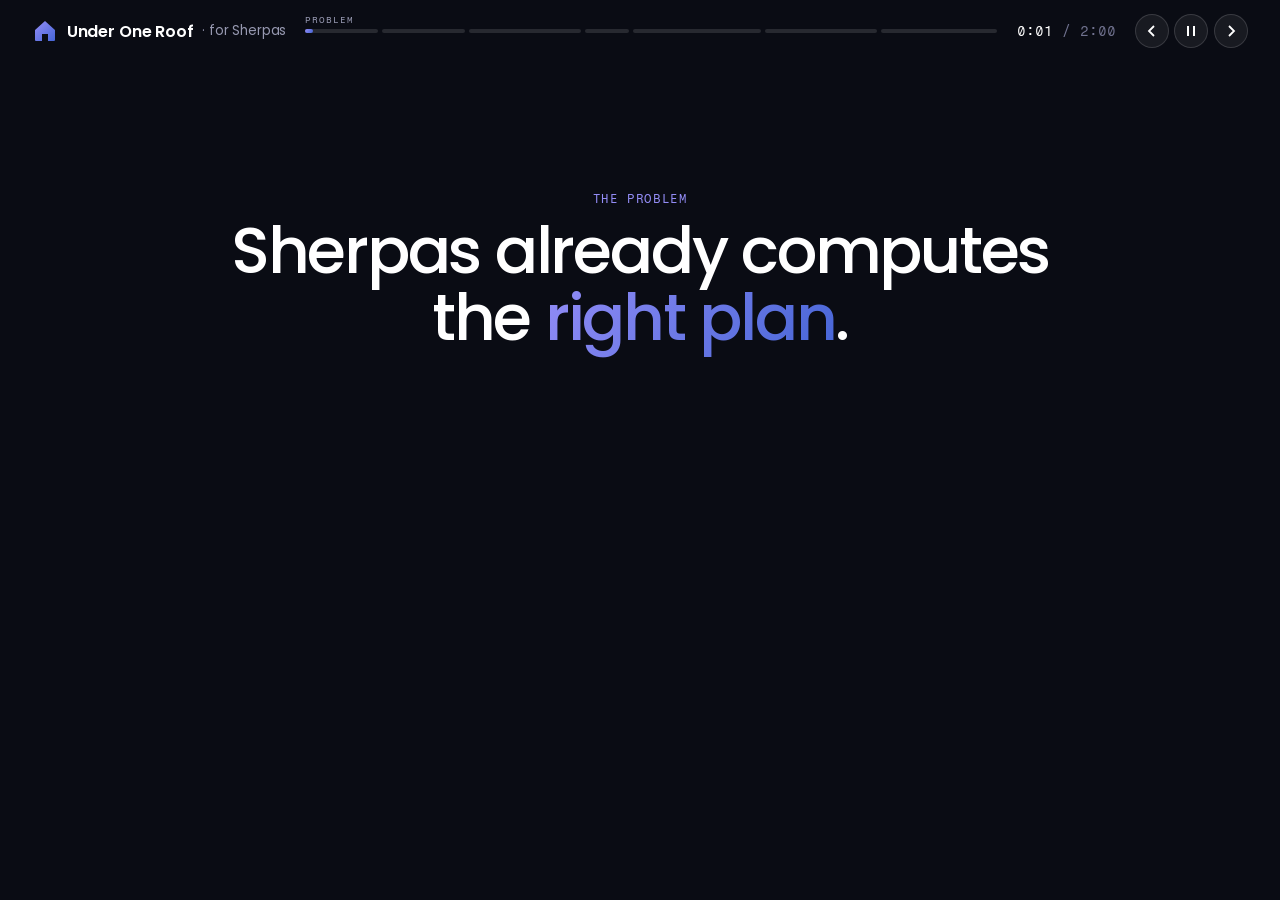
==== pitch/index.html @ ba49d803 "feat(pitch): two-minute pitch page that walks one question end to end Co-Authored-By: Claude Opus 5." ====
<!doctype html>
<html lang="en">
<head>
<meta charset="utf-8">
<meta name="viewport" content="width=device-width, initial-scale=1">
<title>Under One Roof · Pitch</title>
<link rel="preconnect" href="https://fonts.googleapis.com">
<link href="https://fonts.googleapis.com/css2?family=Fragment+Mono&family=Poppins:wght@300;400;500;600&display=swap" rel="stylesheet">
<style>
/* Same palette and type as the product (stage_page.html), taken from sherpaswealth.com. */
:root {
  --ink: #141419; --ink-2: #44445d; --ink-3: #717390; --ink-4: #9799b1;
  --line: #dfe0e8; --line-2: #f0f1f3; --paper: #fcfcfc; --mist: #f6fbff; --white: #fff;
  --night: #0a0c14; --night-2: #10131c; --night-3: #1a1e2b;
  --blue: #4565d6; --blue-2: #6586fc; --blue-3: #afbff8; --violet: #948df7; --violet-2: #774be5; --pink: #df7afe;
  --solid: #4565d6; --cracked: #c9871f; --broken: #d6455d; --repaired: #774be5; --ok: #2fa37a;
  --grad: linear-gradient(127deg, #948df7, #4565d6);
  --sans: "Poppins", system-ui, -apple-system, "Segoe UI", sans-serif;
  --mono: "Fragment Mono", ui-monospace, "SF Mono", Menlo, monospace;
}
* { box-sizing: border-box; }
html, body { height: 100%; }
body { margin: 0; font-family: var(--sans); color: var(--ink); background: var(--paper); overflow: hidden;
  transition: background .8s ease, color .8s ease; -webkit-font-smoothing: antialiased; }
body.dark { background: var(--night); color: #fff; }
button { font: inherit; color: inherit; cursor: pointer; }
.mono { font-family: var(--mono); font-size: .72rem; letter-spacing: .14em; text-transform: uppercase; }
.grad-text { background: var(--grad); -webkit-background-clip: text; background-clip: text; color: transparent; }

/* ---------- top bar ---------- */
.top { position: fixed; inset: 0 0 auto 0; z-index: 20; display: flex; align-items: center; gap: 1.2rem;
  padding: .9rem clamp(1rem, 3vw, 2rem); }
.brand { display: flex; align-items: center; gap: .55rem; font-weight: 600; letter-spacing: -.01em; white-space: nowrap; }
.brand small { font-weight: 400; color: var(--ink-3); }
body.dark .brand small { color: var(--ink-4); }
.segs { flex: 1; display: flex; gap: 4px; min-width: 0; }
.seg { position: relative; height: 22px; flex: var(--w) 1 0; border: 0; background: none; padding: 0; }
.seg::before { content: ""; position: absolute; left: 0; right: 0; top: 9px; height: 4px; border-radius: 4px;
  background: var(--line); transition: background .6s; }
body.dark .seg::before { background: rgba(255,255,255,.12); }
.seg i { position: absolute; left: 0; top: 9px; height: 4px; border-radius: 4px; width: 0; background: var(--grad); }
.seg span { position: absolute; left: 0; top: -6px; font-family: var(--mono); font-size: .58rem; letter-spacing: .1em;
  text-transform: uppercase; color: var(--ink-4); white-space: nowrap; overflow: hidden; max-width: 100%; opacity: 0; transition: opacity .3s; }
.seg:hover span, .seg.on span { opacity: 1; }
.clock { font-family: var(--mono); font-size: .85rem; white-space: nowrap; color: var(--ink-3); min-width: 6.5em; text-align: right; }
.clock b { color: var(--ink); font-weight: 400; }
body.dark .clock b { color: #fff; }
.ctrl { display: flex; gap: .35rem; }
.ctrl button { width: 34px; height: 34px; border-radius: 50%; border: 1px solid var(--line); background: var(--white);
  display: grid; place-items: center; transition: .2s; }
body.dark .ctrl button { background: rgba(255,255,255,.06); border-color: rgba(255,255,255,.14); color: #fff; }
.ctrl button:hover { transform: translateY(-1px); }
.ctrl svg { width: 14px; height: 14px; }

/* ---------- stage ---------- */
.stage { position: absolute; inset: 0; padding: 4.6rem clamp(1rem, 4vw, 3.5rem) 1.5rem; }
.ch { position: absolute; inset: 4.6rem clamp(1rem, 4vw, 3.5rem) 1.5rem; display: none; opacity: 0; }
.ch.on { display: block; animation: chIn .7s cubic-bezier(.2,.7,.2,1) forwards; }
@keyframes chIn { from { opacity: 0; transform: translateY(14px); } to { opacity: 1; transform: none; } }
.split { height: 100%; display: grid; grid-template-columns: minmax(0, 1fr) minmax(0, 420px); gap: clamp(1.5rem, 4vw, 4rem); align-items: center; }
.copy { max-width: 560px; }
.copy .mono { color: var(--violet-2); }
body.dark .copy .mono { color: var(--violet); }
h1, h2 { font-weight: 500; letter-spacing: -.035em; line-height: 1.05; margin: .7rem 0 0; }
h2 { font-size: clamp(2rem, 4.4vw, 3.6rem); }
.lede { font-size: clamp(1rem, 1.5vw, 1.2rem); color: var(--ink-2); font-weight: 300; line-height: 1.6; margin: 1.1rem 0 0; max-width: 34em; }
body.dark .lede { color: #b9bbd0; }
.ticks { list-style: none; padding: 0; margin: 1.6rem 0 0; display: grid; gap: .6rem; }
.ticks li { display: flex; gap: .7rem; align-items: baseline; color: var(--ink-2); font-size: .98rem; opacity: .35; transition: opacity .4s; }
.ticks li.lit { opacity: 1; }
.ticks li b { font-weight: 500; color: var(--ink); }
.ticks li::before { content: ""; flex: none; width: 8px; height: 8px; border-radius: 50%; background: var(--grad); transform: translateY(-1px); }

/* ---------- phone ---------- */
.device { position: relative; height: 100%; display: grid; place-items: center; }
.phone { width: 320px; height: 650px; border-radius: 46px; background: #0d0e14; padding: 11px; position: relative;
  box-shadow: 0 40px 90px rgba(69,101,214,.22), 0 12px 30px rgba(20,20,25,.18); transform-origin: center; flex: none; }
.phone::before { content: ""; position: absolute; top: 20px; left: 50%; width: 92px; height: 26px; margin-left: -46px; border-radius: 20px; background: #0d0e14; z-index: 5; }
.screen { position: relative; height: 100%; border-radius: 36px; overflow: hidden; background: var(--paper); }
.scr { position: absolute; inset: 0; padding: 58px 18px 18px; display: none; flex-direction: column; }
.scr.on { display: flex; animation: chIn .5s ease forwards; }
.cursor { position: absolute; z-index: 9; width: 30px; height: 30px; margin: -15px 0 0 -15px; border-radius: 50%; pointer-events: none;
  background: rgba(119,75,229,.18); border: 2px solid rgba(119,75,229,.65); left: 50%; top: 110%;
  transition: left .7s cubic-bezier(.4,.1,.2,1), top .7s cubic-bezier(.4,.1,.2,1), transform .15s; }
.cursor.tap { transform: scale(.7); background: rgba(119,75,229,.4); }

/* pick screen */
.q { font-size: 1.15rem; font-weight: 500; letter-spacing: -.02em; margin: .4rem 0 .9rem; }
.q-step { color: var(--ink-4); }
.opts { display: grid; gap: .55rem; }
.opt { text-align: left; border: 1px solid var(--line); background: var(--white); border-radius: 18px; padding: .75rem .9rem;
  display: flex; align-items: center; gap: .75rem; transition: border-color .25s, box-shadow .25s, transform .15s; }
.opt:hover { border-color: var(--blue-3); }
.opt.sel { border-color: var(--violet-2); box-shadow: 0 0 0 3px rgba(148,141,247,.25); }
.opt .t { font-weight: 500; font-size: .93rem; line-height: 1.25; }
.opt .d { font-size: .76rem; color: var(--ink-3); line-height: 1.35; }
.opt .n { margin-left: auto; font-weight: 600; font-size: 1.05rem; }
.av { flex: none; width: 34px; height: 34px; border-radius: 50%; display: grid; place-items: center; color: #fff; font-size: .8rem; font-weight: 600; background: var(--grad); }
.picked { display: flex; gap: .35rem; flex-wrap: wrap; margin-top: auto; padding-top: .8rem; }
.picked span { font-size: .72rem; border-radius: 999px; padding: .25rem .6rem; background: var(--mist); color: var(--blue); border: 1px solid #e3eaff; }

/* tour screen */
.scorebar { display: flex; align-items: center; justify-content: space-between; }
.scorebar .who { font-weight: 500; font-size: .95rem; }
.scorebar .who small { display: block; color: var(--ink-3); font-weight: 400; font-size: .72rem; }
.chip-score { display: flex; align-items: baseline; gap: .25rem; font-weight: 600; font-size: 1.5rem; letter-spacing: -.03em; }
.chip-score small { font-size: .72rem; color: var(--ink-3); font-weight: 400; letter-spacing: 0; }
.band { font-size: .68rem; padding: .15rem .5rem; border-radius: 999px; text-transform: capitalize; font-weight: 500;
  color: var(--c); background: color-mix(in srgb, var(--c) 12%, #fff); margin-left: .35rem; align-self: center; }
.house-wrap { position: relative; margin: .7rem -18px 0; height: 260px; overflow: hidden; }
.house-wrap svg { width: 100%; height: 100%; display: block; }
.caption { margin-top: .6rem; font-size: .95rem; line-height: 1.5; color: var(--ink-4); min-height: 8.5em; }
.caption .w { transition: color .2s; }
.caption .w.lit { color: var(--ink); }
.caption .w.num.lit { color: var(--violet-2); font-weight: 500; }
.voicebar { display: flex; align-items: center; gap: .55rem; margin-top: auto; font-size: .72rem; color: var(--ink-3); }
.eq { display: flex; gap: 2px; align-items: end; height: 14px; }
.eq i { width: 3px; background: var(--violet); border-radius: 2px; animation: eq 1s ease-in-out infinite; }
.eq i:nth-child(2) { animation-delay: -.3s } .eq i:nth-child(3) { animation-delay: -.6s } .eq i:nth-child(4) { animation-delay: -.15s }
@keyframes eq { 0%,100% { height: 3px } 50% { height: 14px } }
.paused .eq i { animation-play-state: paused; }

/* house parts */
.part { transition: fill .9s ease, stroke .9s ease; }
.crack { transition: opacity .8s; }
[data-state="solid"] .crack, [data-state="repaired"] .crack { opacity: 0; }
[data-state="cracked"] .crack.c2 { opacity: 0; }
.focus { animation: focus 1.4s ease-in-out infinite; }
@keyframes focus { 50% { opacity: .55; } }
.spark { animation: spark 1.2s ease-out forwards; }
@keyframes spark { from { opacity: 1; transform: scale(.2); } to { opacity: 0; transform: scale(1.6); } }

/* chat */
.chat { display: flex; flex-direction: column; gap: .6rem; flex: 1; overflow: hidden; }
.chat-head { display: flex; align-items: center; gap: .5rem; padding-bottom: .7rem; border-bottom: 1px solid var(--line-2); margin-bottom: .2rem; }
.chat-head b { font-weight: 500; font-size: .92rem; }
.chat-head small { color: var(--ink-3); font-size: .72rem; display: block; }
.bub { max-width: 86%; padding: .65rem .85rem; border-radius: 18px; font-size: .88rem; line-height: 1.45; animation: chIn .4s ease; }
.bub.me { align-self: flex-end; background: var(--ink); color: #fff; border-bottom-right-radius: 6px; }
.bub.ai { align-self: flex-start; background: var(--white); border: 1px solid var(--line); border-bottom-left-radius: 6px; }
.bub.ai mark { background: none; color: var(--violet-2); font-weight: 500; border-bottom: 2px solid rgba(148,141,247,.45); }
.bub .src { display: flex; align-items: center; gap: .35rem; margin-top: .5rem; font-family: var(--mono); font-size: .6rem; letter-spacing: .08em; text-transform: uppercase; color: var(--ok); }
.dots { display: inline-flex; gap: 4px; padding: .3rem 0; }
.dots i { width: 6px; height: 6px; border-radius: 50%; background: var(--ink-4); animation: dot 1s infinite; }
.dots i:nth-child(2) { animation-delay: .15s } .dots i:nth-child(3) { animation-delay: .3s }
@keyframes dot { 50% { transform: translateY(-4px); opacity: .4; } }
.composer { display: flex; gap: .5rem; align-items: center; border: 1px solid var(--line); border-radius: 999px; padding: .35rem .35rem .35rem .9rem; background: #fff; margin-top: .6rem; }
.composer span { flex: 1; font-size: .85rem; color: var(--ink); min-height: 1.3em; white-space: nowrap; overflow: hidden; }
.composer span:empty::before { content: "Ask about your plan…"; color: var(--ink-4); }
.composer i { width: 34px; height: 34px; border-radius: 50%; background: var(--grad); display: grid; place-items: center; }
.step-card { border-radius: 20px; padding: .9rem; background: var(--night); color: #fff; margin-top: .6rem; animation: chIn .5s ease; }
.step-card .mono { color: var(--violet); font-size: .6rem; }
.step-card b { display: block; font-weight: 500; font-size: .95rem; margin: .3rem 0 .7rem; line-height: 1.3; }
.step-card button { width: 100%; border: 0; border-radius: 999px; padding: .6rem; background: #fff; color: var(--ink); font-weight: 500; font-size: .85rem; }

/* final score screen */
.ring { position: relative; width: 190px; height: 190px; margin: .4rem auto 0; }
.ring svg { width: 100%; height: 100%; transform: rotate(-90deg); }
.ring .val { position: absolute; inset: 0; display: grid; place-content: center; text-align: center; }
.ring .val b { font-size: 3.4rem; font-weight: 600; letter-spacing: -.05em; line-height: 1; }
.ring .val small { color: var(--ink-3); font-size: .75rem; }
.delta { text-align: center; margin-top: .6rem; font-weight: 600; font-size: 1.05rem; opacity: 0; transition: opacity .5s; }
.delta.on { opacity: 1; }
.healed { position: absolute; left: 50%; top: 12px; transform: translateX(-50%); white-space: nowrap; border-radius: 999px; padding: .3rem .8rem;
  background: var(--repaired); color: #fff; font-size: .75rem; font-weight: 500; box-shadow: 0 6px 20px rgba(119,75,229,.4); animation: chIn .5s ease; }
[data-state="repaired"] .part { filter: drop-shadow(0 0 6px rgba(148,141,247,.9)); }
.delta span { font-weight: 400; color: var(--ink-3); font-size: .82rem; display: block; }

/* ---------- hook ---------- */
.hook { height: 100%; display: grid; place-content: center; text-align: center; gap: 0; }
.hook .line { opacity: 0; transform: translateY(12px); transition: opacity .8s, transform .8s; }
.hook .line.on { opacity: 1; transform: none; }
.hook h1 { font-size: clamp(2rem, 5vw, 4.2rem); }
.hook .big { font-size: clamp(5rem, 14vw, 11rem); font-weight: 600; letter-spacing: -.06em; line-height: 1; margin-top: 1.6rem; }
.hook .big small { font-size: .22em; font-weight: 400; letter-spacing: 0; color: var(--ok); vertical-align: top; margin-left: .3em; }
.hook .but { font-size: clamp(1.3rem, 2.6vw, 2.1rem); color: #c9cbe0; font-weight: 300; margin-top: .6rem; }
.hook .but b { color: var(--pink); font-weight: 500; }
.hook .close { margin-top: 2.2rem; font-size: clamp(1rem, 1.6vw, 1.25rem); color: var(--ink-4); max-width: 36em; justify-self: center; }
.hook .close b { color: #fff; font-weight: 500; }

/* ---------- packets ---------- */
.net { height: 100%; display: grid; grid-template-rows: auto 1fr auto; gap: 1rem; }
.net-head { display: flex; align-items: end; justify-content: space-between; gap: 2rem; flex-wrap: wrap; }
.net-head h2 { font-size: clamp(1.8rem, 3.6vw, 3rem); }
.msclock { text-align: right; }
.msclock b { display: block; font-family: var(--mono); font-weight: 400; font-size: clamp(2.4rem, 5vw, 4.2rem); letter-spacing: -.04em; line-height: 1; font-variant-numeric: tabular-nums; }
.msclock .mono { color: var(--ink-4); }
.net-body { display: grid; grid-template-columns: minmax(0, 1fr) 330px; gap: 1.5rem; min-height: 0; }
.diagram { position: relative; min-height: 0; }
.diagram svg { width: 100%; height: 100%; }
.node rect { fill: var(--night-2); stroke: rgba(255,255,255,.12); transition: stroke .3s, fill .3s; }
.node.hot rect { stroke: var(--violet); fill: #161a2a; }
.node .nt { fill: #fff; font: 500 15px var(--sans); }
.node .ns { fill: var(--ink-4); font: 11px var(--mono); letter-spacing: .04em; }
.node .ni { fill: none; stroke: var(--violet); stroke-width: 1.6; }
.lane { stroke: rgba(255,255,255,.1); stroke-width: 1.5; stroke-dasharray: 3 6; fill: none; }
.lane-l { fill: var(--ink-4); font: 10px var(--mono); letter-spacing: .12em; }
.badge rect { fill: rgba(47,163,122,.15); stroke: var(--ok); }
.badge text { fill: #8fe0c1; font: 11px var(--mono); }
.badge { opacity: 0; transition: opacity .4s; }
.badge.on { opacity: 1; }
.think { opacity: 0; transition: opacity .3s; }
.think.on { opacity: 1; }
.think circle { fill: none; stroke: var(--violet); stroke-width: 2.5; stroke-dasharray: 30 200; transform-origin: center; transform-box: fill-box; animation: spin 1s linear infinite; }
@keyframes spin { to { transform: rotate(360deg); } }
.side { display: grid; grid-template-rows: auto 1fr; gap: 1rem; min-height: 0; }
.cost { border-radius: 20px; padding: 1.1rem 1.2rem; background: linear-gradient(160deg, rgba(148,141,247,.18), rgba(69,101,214,.08)); border: 1px solid rgba(148,141,247,.3); }
.cost .mono { color: var(--violet); }
.cost .usd { font-family: var(--mono); font-size: 2.4rem; letter-spacing: -.04em; margin: .3rem 0 .2rem; font-variant-numeric: tabular-nums; }
.cost .rows { font-family: var(--mono); font-size: .74rem; color: #b9bbd0; display: grid; gap: .25rem; }
.cost .rows div { display: flex; justify-content: space-between; gap: 1rem; }
.cost .per { margin-top: .7rem; font-size: .85rem; color: #fff; opacity: 0; transition: opacity .5s; }
.cost .per.on { opacity: 1; }
.log { list-style: none; margin: 0; padding: 0; overflow: hidden; display: flex; flex-direction: column; gap: .45rem; font-size: .8rem; }
.log li { display: grid; grid-template-columns: 4.6em 1fr; gap: .6rem; color: #c9cbe0; animation: chIn .35s ease; line-height: 1.4; }
.log li b { font-family: var(--mono); font-weight: 400; color: var(--violet); text-align: right; font-size: .74rem; padding-top: .1rem; }
.log li.ok { color: #8fe0c1; }
.foot { color: var(--ink-3); font-size: .74rem; }

/* ---------- why ---------- */
.why { height: 100%; display: grid; align-content: center; gap: 2rem; max-width: 1180px; margin: 0 auto; }
.why h2 { max-width: 18em; }
.vs { display: grid; grid-template-columns: 1fr 1fr; gap: 1rem; }
.vs > div { border-radius: 22px; padding: 1.2rem 1.4rem; border: 1px solid rgba(255,255,255,.12); }
.vs .today { color: #a7a9c0; }
.vs .withus { background: linear-gradient(150deg, rgba(148,141,247,.22), rgba(69,101,214,.12)); border-color: rgba(148,141,247,.4); }
.vs .mono { display: block; margin-bottom: .5rem; }
.vs p { margin: 0; font-size: 1.05rem; line-height: 1.5; font-weight: 300; }
.vs .withus p { color: #fff; }
.metrics { display: grid; grid-template-columns: repeat(4, 1fr); gap: 1rem; }
.metric { border-top: 1px solid rgba(255,255,255,.16); padding-top: .9rem; opacity: 0; transform: translateY(10px); transition: .6s; }
.metric.on { opacity: 1; transform: none; }
.metric b { display: block; font-size: clamp(1.8rem, 3.4vw, 2.8rem); font-weight: 500; letter-spacing: -.04em; font-variant-numeric: tabular-nums; }
.metric span { color: #a7a9c0; font-size: .85rem; line-height: 1.45; display: block; margin-top: .2rem; }
.cta { display: flex; align-items: center; justify-content: space-between; gap: 1rem; flex-wrap: wrap; opacity: 0; transition: opacity .8s; }
.cta.on { opacity: 1; }
.cta .tag { font-size: clamp(1.3rem, 2.4vw, 1.9rem); font-weight: 500; letter-spacing: -.03em; }
.pill { border-radius: 999px; padding: .8rem 1.4rem; background: #fff; color: var(--ink); font-weight: 500; text-decoration: none; box-shadow: 0 10px 40px rgba(148,141,247,.35); }

/* ---------- small screens ---------- */
@media (max-width: 900px) {
  body { overflow: auto; }
  .stage, .ch { position: relative; inset: auto; }
  .stage { padding-top: 4.4rem; }
  .ch.on { display: block; }
  .split { grid-template-columns: 1fr; height: auto; }
  .device { height: auto; padding: 1rem 0 2rem; }
  .net-body { grid-template-columns: 1fr; }
  .diagram { height: 260px; }
  .metrics { grid-template-columns: 1fr 1fr; }
  .vs { grid-template-columns: 1fr; }
  .segs span { display: none; }
  .top { gap: .6rem; }
  .brand { font-size: 0; }
  .clock { min-width: 0; font-size: .75rem; }
  .ctrl button { width: 30px; height: 30px; }
  .hook { min-height: 80vh; }
}
@media (prefers-reduced-motion: reduce) { *, *::before, *::after { animation-duration: .01ms !important; transition-duration: .01ms !important; } }
</style>
</head>
<body class="dark">

<header class="top">
  <div class="brand">
    <svg width="26" height="26" viewBox="0 0 26 26" aria-hidden="true"><defs><linearGradient id="lg" x1="0" y1="0" x2="1" y2="1"><stop offset="0" stop-color="#948df7"/><stop offset="1" stop-color="#4565d6"/></linearGradient></defs><path d="M3 12 13 3l10 9v10a1 1 0 0 1-1 1h-6v-7h-6v7H4a1 1 0 0 1-1-1z" fill="url(#lg)"/></svg>
    Under One Roof <small>· for Sherpas</small>
  </div>
  <nav class="segs" id="segs" aria-label="Chapters"></nav>
  <div class="clock" id="clock"><b>0:00</b> / 2:00</div>
  <div class="ctrl">
    <button id="prev" aria-label="Previous chapter"><svg viewBox="0 0 14 14"><path d="M9 2 4 7l5 5" stroke="currentColor" stroke-width="1.8" fill="none"/></svg></button>
    <button id="play" aria-label="Play or pause"><svg viewBox="0 0 14 14" id="playIcon"></svg></button>
    <button id="next" aria-label="Next chapter"><svg viewBox="0 0 14 14"><path d="m5 2 5 5-5 5" stroke="currentColor" stroke-width="1.8" fill="none"/></svg></button>
  </div>
</header>

<main class="stage">

  <!-- 1 · hook -->
  <section class="ch" data-ch="hook">
    <div class="hook">
      <div class="line mono" style="color:var(--violet)">The problem</div>
      <h1 class="line">Sherpas already computes<br>the <span class="grad-text">right plan</span>.</h1>
      <div class="line big" id="hookScore">82<small>strong</small></div>
      <div class="line but">And yet <span id="hookName">Samantha</span>'s savings <b id="hookAge">run out at 73</b>.</div>
      <p class="line close">A plan that is right but not <b>felt</b> is advice nobody acts on.<br>The family nods, the PDF waits, and the advisor never hears what they decided.</p>
    </div>
  </section>

  <!-- 2 · enter -->
  <section class="ch" data-ch="enter">
    <div class="split">
      <div class="copy">
        <div class="mono">01 · Open the plan</div>
        <h2>Three taps.<br>No app, no account.</h2>
        <p class="lede">A link on their phone. Each person says who they are, how much detail they want and how they like things explained. Nothing is locked: they can change it from any chapter.</p>
        <ul class="ticks" id="enterTicks">
          <li><span><b>Who is here</b>: four real Sherpas families</span></li>
          <li><span><b>Mode</b>: Simply, or In full</span></li>
          <li><span><b>How it is told</b>: as a story, or numbers first</span></li>
        </ul>
      </div>
      <div class="device"></div>
    </div>
  </section>

  <!-- 3 · tour -->
  <section class="ch" data-ch="tour">
    <div class="split">
      <div class="copy">
        <div class="mono">02 · Walk the plan</div>
        <h2>Their plan,<br>drawn as <span class="grad-text">their home</span>.</h2>
        <p class="lede">Each pillar of the Sherpas diagnostic is a part of the house: solid, cracked or broken from its own score. A calm voice walks them through it, word by word.</p>
        <ul class="ticks" id="pillarList"></ul>
      </div>
      <div class="device"></div>
    </div>
  </section>

  <!-- 4 · ask -->
  <section class="ch" data-ch="ask">
    <div class="split">
      <div class="copy">
        <div class="mono">03 · Ask anything</div>
        <h2>Stop the voice.<br>Ask your own question.</h2>
        <p class="lede">Typed or spoken, at any moment. The answer may only use figures from <b>their own plan</b>. Let's follow that question across the wire.</p>
      </div>
      <div class="device"></div>
    </div>
  </section>

  <!-- 5 · packets -->
  <section class="ch" data-ch="wire">
    <div class="net">
      <div class="net-head">
        <div>
          <div class="mono" style="color:var(--violet)">04 · One question, millisecond by millisecond</div>
          <h2>From a phone to the model<br>and back, <span class="grad-text">checked</span>.</h2>
        </div>
        <div class="msclock"><span class="mono">elapsed</span><b id="ms">0 ms</b></div>
      </div>
      <div class="net-body">
        <div class="diagram">
          <svg viewBox="0 0 1100 380" preserveAspectRatio="xMidYMid meet" id="net">
            <defs>
              <radialGradient id="pk"><stop offset="0" stop-color="#fff"/><stop offset=".35" stop-color="#df7afe"/><stop offset="1" stop-color="#df7afe" stop-opacity="0"/></radialGradient>
              <radialGradient id="pk2"><stop offset="0" stop-color="#fff"/><stop offset=".35" stop-color="#6586fc"/><stop offset="1" stop-color="#6586fc" stop-opacity="0"/></radialGradient>
            </defs>
            <path class="lane" d="M190 150 H930"/><path class="lane" d="M930 232 H190"/>
            <text class="lane-l" x="205" y="138">REQUEST →</text><text class="lane-l" x="545" y="256" text-anchor="middle">← RESPONSE</text>
            <g id="nodes"></g>
            <g class="badge" id="guardBadge"><rect x="300" y="300" width="200" height="30" rx="15"/><text x="400" y="320" text-anchor="middle" id="guardTxt">guard ✓ figures in plan</text></g>
            <g class="think" id="think"><circle cx="960" cy="190" r="74"/></g>
            <g id="packets"></g>
          </svg>
        </div>
        <div class="side">
          <div class="cost">
            <div class="mono">Price of this question</div>
            <div class="usd" id="usd">$0.000000</div>
            <div class="rows">
              <div><span id="tinL">input tokens</span><span id="tin">0</span></div>
              <div><span>output tokens</span><span id="tout">0</span></div>
              <div><span id="rate">deepseek-flash</span><span>$0.30 / $1.20 per 1M</span></div>
            </div>
            <div class="per" id="per"></div>
          </div>
          <ul class="log" id="log"></ul>
        </div>
      </div>
      <div class="foot">Token count measured from the real prompt our server builds for this question. Hop timings are an illustrative split of the end-to-end time we measured (2.6 to 4.4 s per answer).</div>
    </div>
  </section>

  <!-- 6 · act -->
  <section class="ch" data-ch="act">
    <div class="split">
      <div class="copy">
        <div class="mono">05 · From plan to action</div>
        <h2>The answer ends<br>in <span class="grad-text">a first step</span>.</h2>
        <p class="lede">Every repair is a step Sherpas already calculated. They mark it done, that part of the home heals, and the score moves to the figure Sherpas computed. Theirs, not ours.</p>
        <ul class="ticks" id="actTicks">
          <li><span><b>Answer</b> only from their plan, every figure checked</span></li>
          <li><span><b>First step</b> into their calendar, check-in in three days</span></li>
          <li><span><b>The advisor</b> gets a note: worries, questions, decision</span></li>
        </ul>
      </div>
      <div class="device"></div>
    </div>
  </section>

  <!-- 7 · why -->
  <section class="ch" data-ch="why">
    <div class="why">
      <div>
        <div class="mono" style="color:var(--violet)">Why Sherpas needs this</div>
        <h2>The plan is the product.<br>We make families <span class="grad-text">use it</span>.</h2>
      </div>
      <div class="vs">
        <div class="today"><span class="mono">Today</span><p>A score, five pillars and a report. Strong families feel safe, struggling ones feel judged, and both close the tab.</p></div>
        <div class="withus"><span class="mono" style="color:var(--violet)">With Under One Roof</span><p>They see it, ask it, choose one step, and their advisor starts the next call knowing what they decided.</p></div>
      </div>
      <div class="metrics" id="metrics">
        <div class="metric"><b>$0</b><span>per guided tour: narration written once per family, replayed for free</span></div>
        <div class="metric"><b id="mCost">$0.0016</b><span>per live question, measured on Sherpas' own proxy pricing</span></div>
        <div class="metric"><b id="mPerDollar">600+</b><span>questions answered for one dollar</span></div>
        <div class="metric"><b>0</b><span>invented figures: the guard blocks any number not in the plan</span></div>
      </div>
      <div class="cta" id="cta">
        <div class="tag">One plan. One home. <span class="grad-text">Everyone in it.</span></div>
        <a class="pill" href="https://finagent-sherpas.onrender.com" target="_blank" rel="noopener">Open the live MVP →</a>
      </div>
    </div>
  </section>

  <!-- the single phone, moved into the .device slot of the current chapter -->
  <div class="phone" id="phone">
    <div class="screen" id="screen">
      <div class="cursor" id="cursor"></div>

      <div class="scr" id="scrPick">
        <div class="mono q-step" id="qStep">1 of 3</div>
        <div class="q" id="qText">Who is here?</div>
        <div class="opts" id="opts"></div>
        <div class="picked" id="picked"></div>
      </div>

      <div class="scr" id="scrTour">
        <div class="scorebar">
          <div class="who" id="tourWho"></div>
          <div class="chip-score"><span id="tourScore">0</span><small>/100</small><span class="band" id="tourBand"></span></div>
        </div>
        <div class="house-wrap" id="houseWrap"></div>
        <div class="caption" id="caption"></div>
        <div class="voicebar"><div class="eq"><i></i><i></i><i></i><i></i></div><span id="voiceLbl">Voice · tap anywhere to ask</span></div>
      </div>

      <div class="scr" id="scrChat">
        <div class="chat-head"><div class="av" id="chatAv">M</div><div><b>Ask your plan</b><small id="chatSub">Answers use only your own figures</small></div></div>
        <div class="chat" id="chat"></div>
        <div class="composer"><span id="typing"></span><i><svg width="14" height="14" viewBox="0 0 14 14"><path d="M2 7h9M7 3l4 4-4 4" stroke="#fff" stroke-width="1.8" fill="none"/></svg></i></div>
      </div>

      <div class="scr" id="scrScore">
        <div class="mono q-step" style="text-align:center">Your new score</div>
        <div class="ring">
          <svg viewBox="0 0 200 200"><defs><linearGradient id="rg" x1="0" y1="0" x2="1" y2="1"><stop offset="0" stop-color="#948df7"/><stop offset="1" stop-color="#4565d6"/></linearGradient></defs>
            <circle cx="100" cy="100" r="86" fill="none" stroke="#f0f1f3" stroke-width="14"/>
            <circle id="ringArc" cx="100" cy="100" r="86" fill="none" stroke="url(#rg)" stroke-width="14" stroke-linecap="round" stroke-dasharray="540.35" stroke-dashoffset="540.35"/></svg>
          <div class="val"><b id="ringVal">0</b><small id="ringBand"></small></div>
        </div>
        <div class="delta" id="delta"></div>
        <div class="house-wrap" id="houseWrap2" style="height:190px;margin-top:.3rem"></div>
      </div>
    </div>
  </div>
</main>

<script src="data.js"></script>
<script>
"use strict";
const D = window.PITCH;
const $ = (s, el = document) => el.querySelector(s);
const fmt = n => n.toLocaleString("en-US");
const BAND_C = { critical: "var(--broken)", vulnerable: "var(--broken)", stable: "var(--cracked)", strong: "var(--ok)" };
const PART_C = { solid: "var(--solid)", cracked: "var(--cracked)", broken: "var(--broken)", repaired: "var(--repaired)" };
const PART_NAME = { foundations: "Foundations", roof: "Roof", walls: "Walls", plumbing: "Plumbing", garden: "Garden" };
const stateOf = s => s >= 70 ? "solid" : s >= 40 ? "cracked" : "broken";

const state = { fam: D.families.find(f => f.slug === "michael-carter") || D.families[0], mode: "complete", style: "story", touched: {} };
const styleKey = () => state.mode === "simple" ? "simple" : state.style;

/* ---------------- chapters & timing ---------------- */
const CH = [
  { id: "hook",  label: "Problem",  dur: 13, dark: true },
  { id: "enter", label: "Open",     dur: 15, phone: "scrPick" },
  { id: "tour",  label: "Walk",     dur: 20, phone: "scrTour" },
  { id: "ask",   label: "Ask",      dur: 8,  phone: "scrChat" },
  { id: "wire",  label: "The wire", dur: 23, dark: true },
  { id: "act",   label: "Act",      dur: 20, phone: "scrChat" },
  { id: "why",   label: "Why",      dur: 21, dark: true },
];
const TOTAL = CH.reduce((a, c) => a + c.dur, 0);
let cur = 0, playing = true, run = 0, chT = 0;
const ABORT = Symbol("abort");

function wait(ms) {
  const id = run;
  return new Promise((res, rej) => {
    let left = ms, last = performance.now();
    (function tick(now) {
      if (id !== run) return rej(ABORT);
      if (playing) left -= now - last;
      last = now;
      left <= 0 ? res() : requestAnimationFrame(tick);
    })(last);
  });
}
const until = sec => wait(Math.max(0, sec * 1000 - chT));

// one clock for the pitch timer and the progress bar
let lastFrame = performance.now();
function frame(now) {
  const dt = now - lastFrame; lastFrame = now;
  if (playing) chT += dt;
  const before = CH.slice(0, cur).reduce((a, c) => a + c.dur, 0);
  const total = Math.min(TOTAL, before + Math.min(chT / 1000, CH[cur].dur));
  $("#clock").innerHTML = `<b>${Math.floor(total / 60)}:${String(Math.floor(total % 60)).padStart(2, "0")}</b> / 2:00`;
  document.querySelectorAll(".seg").forEach((s, i) => {
    s.querySelector("i").style.width = i < cur ? "100%" : i > cur ? "0" : Math.min(100, chT / 10 / CH[i].dur) + "%";
    s.classList.toggle("on", i === cur);
  });
  requestAnimationFrame(frame);
}

function buildSegs() {
  $("#segs").innerHTML = CH.map((c, i) => `<button class="seg" style="--w:${c.dur}" data-i="${i}" aria-label="${c.label}"><span>${c.label}</span><i></i></button>`).join("");
  $("#segs").addEventListener("click", e => { const b = e.target.closest(".seg"); if (b) go(+b.dataset.i); });
}

async function go(i) {
  if (i < 0 || i >= CH.length) return;
  run++; cur = i; chT = 0;
  const c = CH[i];
  document.querySelectorAll(".ch").forEach(s => s.classList.toggle("on", s.dataset.ch === c.id));
  document.body.classList.toggle("dark", !!c.dark);
  const sec = $(`.ch[data-ch="${c.id}"]`);
  const slot = sec.querySelector(".device");
  const phone = $("#phone");
  if (slot) { slot.appendChild(phone); phone.style.display = ""; fitPhone(); } else phone.style.display = "none";
  if (c.phone) showScreen(c.phone);
  try {
    await SCRIPTS[c.id]();
    await until(c.dur);
    if (i + 1 < CH.length) go(i + 1); else { playing = false; setPlayIcon(); }
  } catch (e) { if (e !== ABORT) throw e; }
}

function showScreen(id) {
  document.querySelectorAll(".scr").forEach(s => s.classList.toggle("on", s.id === id));
  $("#cursor").style.top = "110%";
}
function fitPhone() {
  const phone = $("#phone"), slot = phone.parentElement;
  const h = window.innerWidth <= 900 ? 600 : slot.clientHeight;
  const s = Math.min(1, (h - 10) / 650, (slot.clientWidth || 340) / 330);
  phone.style.transform = `scale(${s})`;
  phone.style.margin = `${-(650 * (1 - s)) / 2}px ${-(320 * (1 - s)) / 2}px`;
}
addEventListener("resize", fitPhone);

async function tap(el) {
  const cur$ = $("#cursor"), scr = $("#screen").getBoundingClientRect(), r = el.getBoundingClientRect();
  const s = scr.width / $("#screen").offsetWidth;
  cur$.style.left = (r.left - scr.left + r.width * .7) / s + "px";
  cur$.style.top = (r.top - scr.top + r.height / 2) / s + "px";
  await wait(800);
  cur$.classList.add("tap"); await wait(160); cur$.classList.remove("tap");
  el.click();
}
function lit(listSel, n) { document.querySelectorAll(listSel + " li").forEach((li, i) => li.classList.toggle("lit", i < n)); }

/* ---------------- house ---------------- */
function houseSVG(fam, repaired = []) {
  const parts = {};
  fam.pillars.forEach(p => parts[p.part] = p.score);
  const st = part => repaired.includes(part) ? "repaired" : stateOf(parts[part] ?? 100);
  const sky = Math.max(0, Math.min(1, (fam.final && repaired.length ? fam.final : fam.score) / 100));
  const skyTop = mix([128, 134, 156], [148, 141, 247], sky), skyBot = mix([210, 213, 224], [255, 222, 196], sky);
  const g = (part, inner) => `<g data-part="${part}" data-state="${st(part)}" style="--pc:${PART_C[st(part)]}">${inner}</g>`;
  const crack = (d, c2) => `<path class="crack${c2 ? " c2" : ""}" d="${d}" fill="none" stroke="#141419" stroke-width="1.6" stroke-linejoin="round"/>`;
  return `<svg viewBox="0 0 320 260" preserveAspectRatio="xMidYMax slice">
  <defs><linearGradient id="sky${fam.slug}${repaired.length}" x1="0" y1="0" x2="0" y2="1"><stop offset="0" stop-color="rgb(${skyTop})"/><stop offset="1" stop-color="rgb(${skyBot})"/></linearGradient></defs>
  <rect width="320" height="260" fill="url(#sky${fam.slug}${repaired.length})"/>
  <ellipse cx="160" cy="262" rx="260" ry="46" fill="#e7ecdf"/>
  ${g("garden", `<g class="part" fill="var(--pc)" opacity=".85"><circle cx="38" cy="198" r="22"/><circle cx="58" cy="208" r="16"/><rect x="36" y="210" width="5" height="24" fill="#8a7a66"/><circle cx="282" cy="196" r="24"/><circle cx="262" cy="210" r="14"/><rect x="280" y="212" width="5" height="22" fill="#8a7a66"/></g>${crack("M24 190l10 8-6 6 10 8", 0)}${crack("M276 186l8 10-7 5 9 9", 1)}`)}
  ${g("foundations", `<rect class="part" x="78" y="214" width="164" height="20" rx="3" fill="var(--pc)"/>${crack("M110 214l6 8-5 4 6 8", 0)}${crack("M200 214l-5 9 6 4-4 7", 1)}`)}
  ${g("walls", `<rect class="part" x="88" y="128" width="144" height="86" fill="#fff" stroke="var(--pc)" stroke-width="5"/>
     <rect x="146" y="164" width="28" height="50" rx="3" fill="var(--pc)" class="part" opacity=".9"/>
     <rect x="104" y="146" width="28" height="24" rx="3" fill="#ffe6b8" stroke="var(--pc)" stroke-width="2.5" class="part"/>
     <rect x="188" y="146" width="28" height="24" rx="3" fill="#ffe6b8" stroke="var(--pc)" stroke-width="2.5" class="part"/>
     ${crack("M96 134l10 14-8 6 12 16-6 10", 0)}${crack("M224 180l-10 8 6 8-8 12", 1)}`)}
  ${g("roof", `<path class="part" d="M74 132 160 66l86 66z" fill="var(--pc)"/><rect x="204" y="82" width="14" height="26" fill="var(--pc)" class="part"/>${crack("M128 92l12 10-8 6 14 12", 0)}${crack("M190 100l-6 10 8 6-4 10", 1)}`)}
  ${g("plumbing", `<path class="part" d="M232 140h12v74" fill="none" stroke="var(--pc)" stroke-width="8" stroke-linecap="round"/><circle class="part" cx="244" cy="214" r="5" fill="var(--pc)"/>${crack("M240 168l8 4-8 5 8 4", 0)}${crack("M240 192l8 4-8 5", 1)}`)}
  <g id="sparks"></g>
  </svg>`;
}
function mix(a, b, t) { return a.map((v, i) => Math.round(v + (b[i] - v) * t)).join(","); }
function focusPart(wrap, part) {
  wrap.querySelectorAll("[data-part]").forEach(g => g.classList.toggle("focus", g.dataset.part === part));
}
function sparkAt(wrap, part) {
  const g = wrap.querySelector(`[data-part="${part}"]`); if (!g) return;
  const b = g.getBBox(), sp = wrap.querySelector("#sparks");
  for (let k = 0; k < 7; k++) {
    const c = document.createElementNS("http://www.w3.org/2000/svg", "circle");
    c.setAttribute("cx", b.x + Math.random() * b.width); c.setAttribute("cy", b.y + Math.random() * b.height);
    c.setAttribute("r", 3 + Math.random() * 4); c.setAttribute("fill", k % 2 ? "#df7afe" : "#fff");
    c.setAttribute("class", "spark"); c.style.transformOrigin = "center"; c.style.transformBox = "fill-box";
    c.style.animationDelay = k * 70 + "ms"; sp.appendChild(c);
  }
}

/* ---------------- karaoke ---------------- */
const NUM = /\$[\d,.]+[MK]?|\d+%|\b\d[\d,.]*\b/;
function karaoke(el, text) {
  el.innerHTML = text.split(/\s+/).map(w => `<span class="w${NUM.test(w) ? " num" : ""}">${w}</span>`).join(" ");
  return el.querySelectorAll(".w");
}
async function speak(el, text, wps = 3.4) {
  const ws = karaoke(el, text);
  for (const w of ws) { w.classList.add("lit"); await wait(1000 / wps); }
}
const markNums = t => t.replace(/(\$[\d,.]+[MK]?|\b\d+%|\b\d[\d,]*\b)/g, "<mark>$1</mark>");

/* ---------------- chapter scripts ---------------- */
const SCRIPTS = {
  async hook() {
    const sam = D.families.find(f => f.slug === "samantha-lewis");
    if (sam) {
      $("#hookScore").innerHTML = `${sam.score}<small>${sam.band}</small>`;
      $("#hookName").textContent = sam.names[0];
      const m = sam.answer.story.match(/run out (at \d+)/);
      if (m) $("#hookAge").textContent = "run out " + m[1];
    }
    const lines = document.querySelectorAll(".hook .line");
    lines.forEach(l => l.classList.remove("on"));
    const at = [200, 900, 2600, 4600, 7000];
    let t = 0;
    for (let k = 0; k < lines.length; k++) { await wait(at[k] - t); t = at[k]; lines[k].classList.add("on"); }
  },

  async enter() {
    lit("#enterTicks", 0);
    state.touched = {};
    const steps = [
      { q: "Who is here?", opts: D.families.map(f => ({ v: f.slug, t: f.names.join(" & "), d: `${f.household.length} at home · ${f.band}`, n: f.score, av: f.names.map(n => n[0]).join("") })),
        get: () => state.fam.slug, set: v => state.fam = D.families.find(f => f.slug === v), key: "fam" },
      { q: "How much detail?", opts: [{ v: "simple", t: "Simply", d: "Short sentences and big buttons. The voice leads." }, { v: "complete", t: "In full", d: "Every figure, and a home you can turn around." }],
        get: () => state.mode, set: v => state.mode = v, key: "mode" },
      { q: "How should we explain it?", opts: [{ v: "story", t: "As a story", d: "Your plan told as your home." }, { v: "numbers", t: "Numbers first", d: "The figure, then what it means." }],
        get: () => state.style, set: v => state.style = v, key: "style" },
    ];
    const picked = [];
    for (let k = 0; k < steps.length; k++) {
      const s = steps[k];
      if (k === 2 && state.mode === "simple") { lit("#enterTicks", 3); break; }
      $("#qStep").textContent = `${k + 1} of 3`; $("#qText").textContent = s.q;
      $("#opts").innerHTML = s.opts.map(o => `<button class="opt" data-v="${o.v}">${o.av ? `<span class="av">${o.av}</span>` : ""}<span><span class="t">${o.t}</span><br><span class="d">${o.d}</span></span>${o.n != null ? `<span class="n">${o.n}</span>` : ""}</button>`).join("");
      let chosen;
      const done = new Promise(res => $("#opts").onclick = e => {
        const b = e.target.closest(".opt"); if (!b || chosen) return;
        if (e.isTrusted) state.touched[s.key] = true;
        b.classList.add("sel"); chosen = b; res();
      });
      await wait(k === 0 ? 1500 : 900);
      if (!chosen) {
        const target = $("#opts").querySelector(`[data-v="${s.get()}"]`);
        await tap(target);
      }
      await done;
      s.set(chosen.dataset.v);
      picked.push(chosen.querySelector(".t").textContent);
      $("#picked").innerHTML = picked.map(p => `<span>${p}</span>`).join("");
      lit("#enterTicks", k + 1);
      await wait(700);
    }
  },

  async tour() {
    const f = state.fam;
    $("#tourWho").innerHTML = `${f.names.join(" & ")}<small>${state.mode === "simple" ? "Simply" : "In full"} · ${state.mode === "simple" ? "voice leads" : state.style === "story" ? "as a story" : "numbers first"}</small>`;
    $("#tourScore").textContent = f.score;
    $("#tourBand").textContent = f.band; $("#tourBand").style.setProperty("--c", BAND_C[f.band] || "var(--ink-3)");
    $("#houseWrap").innerHTML = houseSVG(f);
    const order = ["foundations", "roof", "walls", "plumbing", "garden"];
    const bySc = Object.fromEntries(f.pillars.map(p => [p.part, p]));
    $("#pillarList").innerHTML = order.filter(p => bySc[p]).map(p => {
      const pl = bySc[p];
      return `<li data-part="${p}"><span><b>${PART_NAME[p]}</b> = ${pl.name.toLowerCase()} · <b style="color:${PART_C[pl.state]}">${pl.score}</b> ${pl.state}</span></li>`;
    }).join("");
    lit("#pillarList", 0);
    // two lines, read at whatever pace fits the chapter: the presenter talks over it
    const lines = (f.tour[styleKey()] || f.tour.story).slice(0, 2);
    const wps = Math.max(3.6, lines.join(" ").split(/\s+/).length / 15);
    const partOf = text => order.find(p => new RegExp(`\\b${p}\\b`, "i").test(text));
    for (let k = 0; k < lines.length; k++) {
      const part = partOf(lines[k]);
      focusPart($("#houseWrap"), part);
      document.querySelectorAll("#pillarList li").forEach(li => { if (!part || li.dataset.part === part) li.classList.add("lit"); });
      if (k === 0) document.querySelectorAll("#pillarList li").forEach((li, i) => setTimeout(() => li.classList.add("lit"), i * 260));
      await speak($("#caption"), lines[k], wps);
      await wait(400);
    }
    focusPart($("#houseWrap"), null);
  },

  async ask() {
    const f = state.fam;
    $("#chatAv").textContent = f.names[0][0];
    $("#chat").innerHTML = ""; $("#typing").textContent = "";
    await wait(600);
    for (const ch of f.question) { $("#typing").textContent += ch; await wait(42); }
    await wait(400);
    $("#typing").textContent = "";
    $("#chat").insertAdjacentHTML("beforeend", `<div class="bub me">${f.question}</div>`);
    await wait(500);
    $("#chat").insertAdjacentHTML("beforeend", `<div class="bub ai" id="thinking"><span class="dots"><i></i><i></i><i></i></span></div>`);
  },

  async wire() { await wireRun(); },

  async act() {
    const f = state.fam;
    lit("#actTicks", 0);
    $("#chat").innerHTML = `<div class="bub me">${f.question}</div>`;
    const ans = f.answer[styleKey()] || f.answer.story;
    $("#chat").insertAdjacentHTML("beforeend", `<div class="bub ai">${markNums(ans)}<div class="src">✓ every figure is in ${f.names[0]}'s plan</div></div>`);
    lit("#actTicks", 1);
    await wait(5200);
    const steps = f.chosen;
    $("#chat").insertAdjacentHTML("beforeend", `<div class="step-card"><div class="mono">Your first step${steps.length > 1 ? "s" : ""}</div><b>${steps.join(" + ")}</b><button id="doneBtn">I've done this</button></div>`);
    $("#chat").scrollTop = 1e4;
    lit("#actTicks", 2);
    await wait(1400);
    const clicked = new Promise(res => $("#doneBtn").onclick = res);
    await tap($("#doneBtn"));
    await clicked;
    await wait(300);
    showScreen("scrScore");
    $("#houseWrap2").innerHTML = houseSVG(f);
    $("#ringBand").textContent = f.band; $("#delta").className = "delta";
    await countRing(0, f.score, 900);
    await wait(700);
    $("#houseWrap2").innerHTML = houseSVG(f, f.chosen_parts);
    [...new Set(f.chosen_parts)].forEach(p => sparkAt($("#houseWrap2"), p));
    $("#houseWrap2").insertAdjacentHTML("beforeend", `<div class="healed">✓ ${[...new Set(f.chosen_parts)].map(p => PART_NAME[p]).join(" + ")} repaired</div>`);
    await countRing(f.score, f.final, 1600);
    $("#ringBand").textContent = "after this step" + (steps.length > 1 ? "s" : "");
    $("#delta").innerHTML = `+${f.final - f.score} points<span>${f.score} → ${f.final}, as calculated by Sherpas</span>`;
    $("#delta").classList.add("on");
    lit("#actTicks", 3);
  },

  async why() {
    const avg = D.families.reduce((a, f) => a + f.cost, 0) / D.families.length;
    $("#mCost").textContent = "$" + avg.toFixed(4);
    $("#mPerDollar").textContent = fmt(Math.floor(1 / avg / 10) * 10) + "+";
    document.querySelectorAll(".metric").forEach(m => m.classList.remove("on")); $("#cta").classList.remove("on");
    await wait(3500);
    for (const m of document.querySelectorAll(".metric")) { m.classList.add("on"); await wait(1100); }
    await wait(1200);
    $("#cta").classList.add("on");
  },
};

async function countRing(from, to, ms) {
  const arc = $("#ringArc"), L = 540.35, t0 = performance.now();
  return new Promise(res => (function step(now) {
    const k = Math.min(1, (now - t0) / ms), e = 1 - Math.pow(1 - k, 3), v = from + (to - from) * e;
    $("#ringVal").textContent = Math.round(v);
    arc.style.strokeDashoffset = L * (1 - v / 100);
    k < 1 ? requestAnimationFrame(step) : res();
  })(t0));
}

/* ---------------- the wire ---------------- */
const NODES = [
  { x: 110, t: "Family's phone", s: ["any browser", "no app"], icon: "M-8 -14h16v28h-16z M-3 10h6" },
  { x: 400, t: "Under One Roof", s: ["FastAPI · brief", "guard · voice"], icon: "M-12 2 0 -10 12 2v10h-24z" },
  { x: 690, t: "Sherpas LLM proxy", s: ["team key · spend", "OpenAI-compatible"], icon: "M-12 -6h24v12h-24z M-6 -6v12 M6 -6v12" },
  { x: 960, t: "Model provider", s: ["", "temperature 0"], icon: "M0 -12 10 -6v12L0 12l-10-6v-12z" },
];
const W = 160;
function drawNodes() {
  NODES[3].s[0] = D.model;
  $("#nodes").innerHTML = NODES.map((n, i) => `<g class="node" id="n${i}" transform="translate(${n.x},190)">
    <rect x="${-W / 2 + (i === 0 ? 0 : 0)}" y="-78" width="${W}" height="156" rx="22"/>
    <path class="ni" d="${n.icon}" transform="translate(0,-38)"/>
    <text class="nt" text-anchor="middle" y="6">${n.t}</text>
    <text class="ns" text-anchor="middle" y="30">${n.s[0]}</text>
    <text class="ns" text-anchor="middle" y="48">${n.s[1]}</text></g>`).join("");
}
const EDGE = i => ({ right: NODES[i].x + W / 2, left: NODES[i].x - W / 2 });

// real-time seconds (since the chapter started) -> simulated ms, and the events on that timeline
function wirePlan(f) {
  return [
    { r: 0.6, ms: 0, node: 0, txt: `POST /ask/stream · "${f.question}"` },
    { r: 2.0, ms: 34, node: 1, txt: `Brief built: ${fmt(f.tokens_in)} tokens of ${f.names[0]}'s plan + closed list of scenes`, tin: true },
    { r: 3.6, ms: 61, node: 1, txt: "→ Sherpas proxy, team key stays on our server" },
    { r: 5.2, ms: 118, node: 2, txt: `→ provider · ${D.model}` },
    { r: 6.6, ms: 140, node: 3, txt: "Model reads the plan, picks one scene", think: true },
    { r: 9.0, ms: 2460, node: 3, txt: "First token back", stream: true },
    { r: 10.6, ms: 2790, node: 2, txt: `${f.tokens_out} tokens out · proxy logs the spend`, cost: true },
    { r: 12.2, ms: 2836, node: 1, txt: "Guard: every figure checked against the plan ✓", guard: true, ok: true },
    { r: 13.6, ms: 2858, node: 1, txt: "Stream to phone · voice made on request" },
    { r: 15.4, ms: 3050, node: 0, txt: "Answer on screen, voice playing", ok: true, end: true },
  ];
}
// packets: [from x, to x, lane y, start r, end r, colour, count]
function wireHops(f) {
  const e = EDGE;
  return [
    [e(0).right, e(1).left, 150, 0.7, 1.9, "pk", 3],
    [e(1).right, e(2).left, 150, 3.7, 5.0, "pk", 6],
    [e(2).right, e(3).left, 150, 5.3, 6.5, "pk", 6],
    [e(3).left, e(2).right, 232, 9.0, 10.5, "pk2", 9],
    [e(2).left, e(1).right, 232, 10.7, 12.0, "pk2", 9],
    [e(1).left, e(0).right, 232, 13.6, 15.2, "pk2", 9],
  ];
}
async function wireRun() {
  const f = state.fam, plan = wirePlan(f), hops = wireHops(f);
  drawNodes();
  $("#log").innerHTML = ""; $("#per").className = "per"; $("#per").textContent = "";
  $("#usd").textContent = "$0.000000"; $("#tin").textContent = "0"; $("#tout").textContent = "0";
  $("#rate").textContent = D.model; $("#guardBadge").classList.remove("on"); $("#think").classList.remove("on");
  $("#ms").textContent = "0 ms";
  const pk = $("#packets"); pk.innerHTML = "";
  const dots = hops.flatMap(([x0, x1, y, a, b, col, n]) => Array.from({ length: n }, (_, k) => {
    const c = document.createElementNS("http://www.w3.org/2000/svg", "circle");
    c.setAttribute("r", col === "pk2" ? 7 : 9); c.setAttribute("fill", `url(#${col})`); c.setAttribute("cy", y); c.style.opacity = 0;
    pk.appendChild(c);
    const lag = k * 0.11;
    return { c, x0, x1, a: a + lag, b: b + lag };
  }));
  const msAt = r => {
    if (r <= plan[0].r) return 0;
    for (let k = 1; k < plan.length; k++) if (r < plan[k].r) {
      const p = plan[k - 1], q = plan[k];
      return p.ms + (q.ms - p.ms) * (r - p.r) / (q.r - p.r);
    }
    return plan.at(-1).ms;
  };
  let next = 0, outRolled = false;
  const id = run;
  await new Promise((res, rej) => (function tick() {
    if (id !== run) return rej(ABORT);
    const r = chT / 1000;
    $("#ms").textContent = fmt(Math.round(msAt(r))) + " ms";
    for (const d of dots) {
      const k = (r - d.a) / (d.b - d.a);
      if (k <= 0 || k >= 1) { d.c.style.opacity = 0; continue; }
      const e = k < .5 ? 2 * k * k : 1 - Math.pow(-2 * k + 2, 2) / 2;
      d.c.setAttribute("cx", d.x0 + (d.x1 - d.x0) * e); d.c.style.opacity = 1;
    }
    while (next < plan.length && r >= plan[next].r) {
      const ev = plan[next++];
      document.querySelectorAll(".node").forEach((n, i) => n.classList.toggle("hot", i === ev.node));
      $("#log").insertAdjacentHTML("beforeend", `<li class="${ev.ok ? "ok" : ""}"><b>${fmt(ev.ms)} ms</b><span>${ev.txt}</span></li>`);
      const log = $("#log"); while (log.children.length > 8) log.firstElementChild.remove();
      if (ev.tin) roll($("#tin"), 0, f.tokens_in, 900);
      $("#think").classList.toggle("on", !!ev.think);
      if (ev.stream && !outRolled) { outRolled = true; roll($("#tout"), 0, f.tokens_out, 1400); }
      if (ev.cost) rollCost(f.cost, 1000);
      if (ev.guard) $("#guardBadge").classList.add("on");
      if (ev.end) {
        $("#per").innerHTML = `${fmt(f.tokens_in)} × $${D.price_in.toFixed(2)}/M + ${f.tokens_out} × $${D.price_out.toFixed(2)}/M · <b>≈ ${fmt(Math.floor(1 / f.cost))} questions per $1</b>`;
        $("#per").classList.add("on");
        return res();
      }
    }
    requestAnimationFrame(tick);
  })());
}
function roll(el, a, b, ms) {
  const t0 = performance.now();
  (function s(now) { const k = Math.min(1, (now - t0) / ms); el.textContent = fmt(Math.round(a + (b - a) * k)); if (k < 1) requestAnimationFrame(s); })(t0);
}
function rollCost(v, ms) {
  const t0 = performance.now(), el = $("#usd");
  (function s(now) { const k = Math.min(1, (now - t0) / ms); el.textContent = "$" + (v * k).toFixed(6); if (k < 1) requestAnimationFrame(s); })(t0);
}

/* ---------------- controls ---------------- */
function setPlayIcon() {
  $("#playIcon").innerHTML = playing ? '<path d="M4 2v10M10 2v10" stroke="currentColor" stroke-width="2"/>' : '<path d="M4 2l8 5-8 5z" fill="currentColor"/>';
  document.body.classList.toggle("paused", !playing);
}
function toggle() { if (!playing && cur === CH.length - 1 && chT / 1000 >= CH[cur].dur) { playing = true; go(0); } else playing = !playing; setPlayIcon(); }
$("#play").onclick = toggle;
$("#prev").onclick = () => go(cur - 1);
$("#next").onclick = () => go(cur + 1);
addEventListener("keydown", e => {
  if (e.key === " ") { e.preventDefault(); toggle(); }
  else if (e.key === "ArrowRight") go(cur + 1);
  else if (e.key === "ArrowLeft") go(cur - 1);
  else if (e.key === "r" || e.key === "R") { playing = true; setPlayIcon(); go(0); }
});

buildSegs(); setPlayIcon();
const start = new URLSearchParams(location.search).get("ch");
go(Math.max(0, CH.findIndex(c => c.id === start)));
requestAnimationFrame(frame);
</script>
</body>
</html>
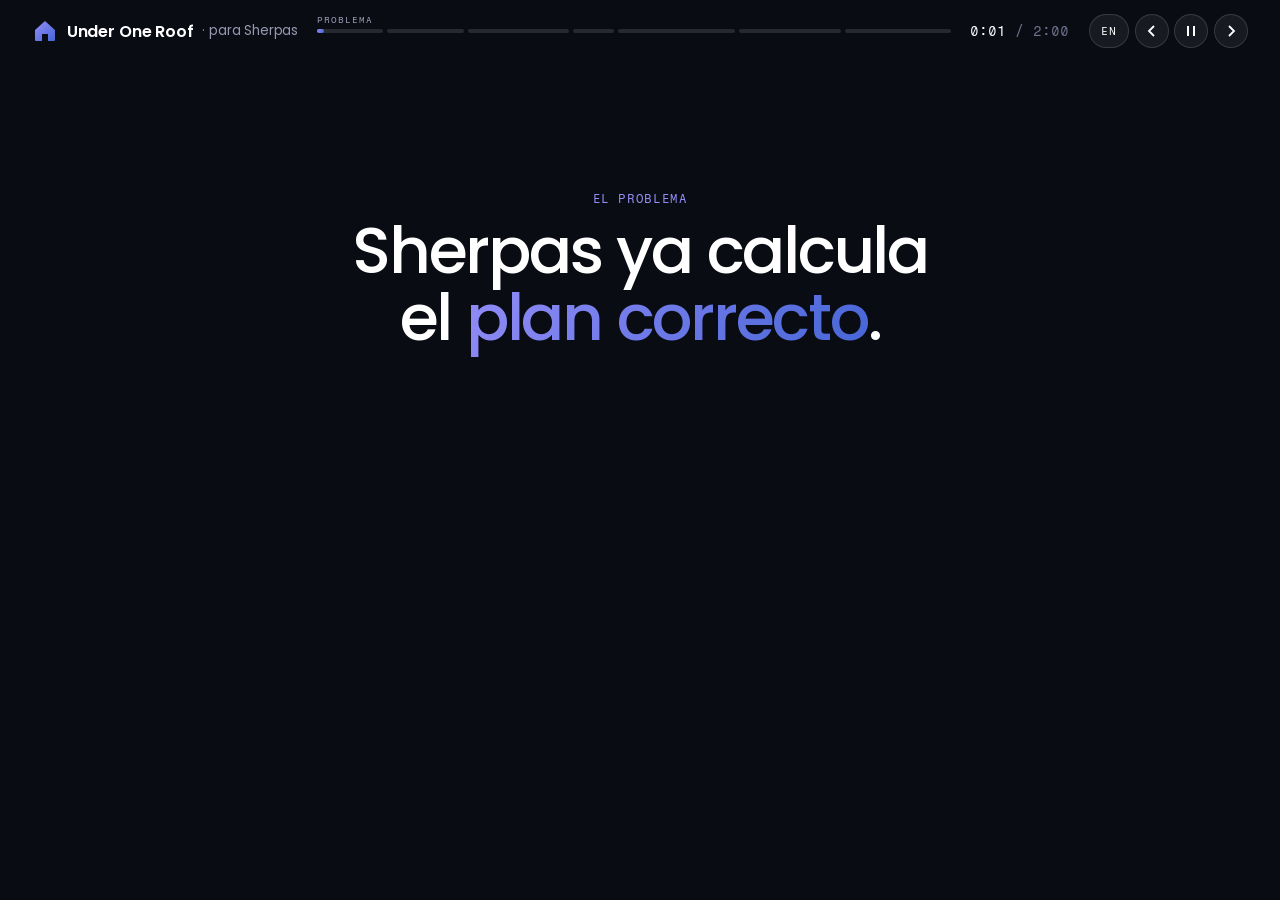
==== commit 34cdda42: "feat(pitch): Spanish version of the pitch page, script and jury Q&A Co-Authored-By: Claude Opus 5.5 " ====
--- a/pitch/index.html
+++ b/pitch/index.html
@@ -146,7 +146,8 @@
 @keyframes dot { 50% { transform: translateY(-4px); opacity: .4; } }
 .composer { display: flex; gap: .5rem; align-items: center; border: 1px solid var(--line); border-radius: 999px; padding: .35rem .35rem .35rem .9rem; background: #fff; margin-top: .6rem; }
 .composer span { flex: 1; font-size: .85rem; color: var(--ink); min-height: 1.3em; white-space: nowrap; overflow: hidden; }
-.composer span:empty::before { content: "Ask about your plan…"; color: var(--ink-4); }
+.composer span:empty::before { content: attr(data-ph); color: var(--ink-4); }
+.ctrl #lang { width: auto; padding: 0 .7rem; border-radius: 999px; font-family: var(--mono); font-size: .7rem; letter-spacing: .1em; }
 .composer i { width: 34px; height: 34px; border-radius: 50%; background: var(--grad); display: grid; place-items: center; }
 .step-card { border-radius: 20px; padding: .9rem; background: var(--night); color: #fff; margin-top: .6rem; animation: chIn .5s ease; }
 .step-card .mono { color: var(--violet); font-size: .6rem; }
@@ -269,6 +270,7 @@
   <nav class="segs" id="segs" aria-label="Chapters"></nav>
   <div class="clock" id="clock"><b>0:00</b> / 2:00</div>
   <div class="ctrl">
+    <button id="lang" aria-label="Language">EN</button>
     <button id="prev" aria-label="Previous chapter"><svg viewBox="0 0 14 14"><path d="M9 2 4 7l5 5" stroke="currentColor" stroke-width="1.8" fill="none"/></svg></button>
     <button id="play" aria-label="Play or pause"><svg viewBox="0 0 14 14" id="playIcon"></svg></button>
     <button id="next" aria-label="Next chapter"><svg viewBox="0 0 14 14"><path d="m5 2 5 5-5 5" stroke="currentColor" stroke-width="1.8" fill="none"/></svg></button>
@@ -462,10 +464,91 @@
 "use strict";
 const D = window.PITCH;
 const $ = (s, el = document) => el.querySelector(s);
-const fmt = n => n.toLocaleString("en-US");
+
+/* ---------------- language: Spanish by default, ?lang=en for English ---------------- */
+const LANG = new URLSearchParams(location.search).get("lang") === "en" ? "en" : "es";
+const ES = LANG === "es";
+const t = (en, es) => ES ? es : en;
+const fmt = n => ES ? n.toLocaleString("en-US").replace(/,/g, ".") : n.toLocaleString("en-US");
+const dec = (v, d) => ES ? v.toFixed(d).replace(".", ",") : v.toFixed(d);
+// A family as the page shows it, in the chosen language. The figures are the same in both.
+const loc = f => ES
+  ? { ...f, bandKey: f.band, band: f.es.band, question: f.es.question, tour: f.es.tour, answer: f.es.answer,
+      chosen: f.es.chosen, tokens_in: f.es.tokens_in, cost: f.es.cost, pillarNames: f.es.pillars }
+  : { ...f, bandKey: f.band, pillarNames: f.pillars.map(p => p.name.toLowerCase()) };
+// Fixed copy of the page: English innerHTML -> Spanish innerHTML.
+const STATIC_ES = {
+  "The problem": "El problema",
+  'Sherpas already computes<br>the <span class="grad-text">right plan</span>.': 'Sherpas ya calcula<br>el <span class="grad-text">plan correcto</span>.',
+  'And yet <span id="hookName">Samantha</span>\'s savings <b id="hookAge">run out at 73</b>.': 'Y aun así, los ahorros de <span id="hookName">Samantha</span> <b id="hookAge">se agotan a los 73</b>.',
+  "A plan that is right but not <b>felt</b> is advice nobody acts on.<br>The family nods, the PDF waits, and the advisor never hears what they decided.": "Un plan correcto que no se <b>siente</b> es un consejo que nadie sigue.<br>La familia asiente, el PDF espera y el asesor nunca sabe qué decidieron.",
+  "01 · Open the plan": "01 · Abrir el plan",
+  "Three taps.<br>No app, no account.": "Tres toques.<br>Sin app, sin cuenta.",
+  "A link on their phone. Each person says who they are, how much detail they want and how they like things explained. Nothing is locked: they can change it from any chapter.": "Un enlace en su móvil. Cada persona dice quién es, cuánto detalle quiere y cómo prefiere que se lo expliquen. Nada queda fijo: pueden cambiarlo desde cualquier capítulo.",
+  "<b>Who is here</b>: four real Sherpas families": "<b>Quién está</b>: cuatro familias reales de Sherpas",
+  "<b>Mode</b>: Simply, or In full": "<b>Modo</b>: sencillo o completo",
+  "<b>How it is told</b>: as a story, or numbers first": "<b>Cómo se cuenta</b>: como una historia o con las cifras primero",
+  "02 · Walk the plan": "02 · Recorrer el plan",
+  'Their plan,<br>drawn as <span class="grad-text">their home</span>.': 'Su plan,<br>dibujado como <span class="grad-text">su casa</span>.',
+  "Each pillar of the Sherpas diagnostic is a part of the house: solid, cracked or broken from its own score. A calm voice walks them through it, word by word.": "Cada pilar del diagnóstico de Sherpas es una parte de la casa: sólida, agrietada o rota según su propia puntuación. Una voz tranquila los guía, palabra a palabra.",
+  "03 · Ask anything": "03 · Pregunta lo que quieras",
+  "Stop the voice.<br>Ask your own question.": "Para la voz.<br>Haz tu propia pregunta.",
+  "Typed or spoken, at any moment. The answer may only use figures from <b>their own plan</b>. Let's follow that question across the wire.": "Escrita o hablada, en cualquier momento. La respuesta solo puede usar cifras de <b>su propio plan</b>. Sigamos esa pregunta por el cable.",
+  "04 · One question, millisecond by millisecond": "04 · Una pregunta, milisegundo a milisegundo",
+  'From a phone to the model<br>and back, <span class="grad-text">checked</span>.': 'Del móvil al modelo<br>y de vuelta, <span class="grad-text">verificada</span>.',
+  "elapsed": "transcurrido",
+  "REQUEST →": "PETICIÓN →",
+  "← RESPONSE": "← RESPUESTA",
+  "guard ✓ figures in plan": "guard ✓ cifras del plan",
+  "Price of this question": "Precio de esta pregunta",
+  "input tokens": "tokens de entrada",
+  "output tokens": "tokens de salida",
+  "$0.30 / $1.20 per 1M": "$0,30 / $1,20 por 1M",
+  "Token count measured from the real prompt our server builds for this question. Hop timings are an illustrative split of the end-to-end time we measured (2.6 to 4.4 s per answer).": "Tokens medidos con el prompt real que nuestro servidor construye para esta pregunta. El reparto de tiempos entre saltos es ilustrativo; el total sí está medido (de 2,6 a 4,4 s por respuesta).",
+  "05 · From plan to action": "05 · Del plan a la acción",
+  'The answer ends<br>in <span class="grad-text">a first step</span>.': 'La respuesta acaba<br>en <span class="grad-text">un primer paso</span>.',
+  "Every repair is a step Sherpas already calculated. They mark it done, that part of the home heals, and the score moves to the figure Sherpas computed. Theirs, not ours.": "Cada reparación es un paso que Sherpas ya calculó. Lo marcan como hecho, esa parte de la casa se repara y la puntuación sube a la cifra que calculó Sherpas. La suya, no la nuestra.",
+  "<b>Answer</b> only from their plan, every figure checked": "<b>Respuesta</b> solo con su plan, cada cifra verificada",
+  "<b>First step</b> into their calendar, check-in in three days": "<b>Primer paso</b> a su calendario, seguimiento a los tres días",
+  "<b>The advisor</b> gets a note: worries, questions, decision": "<b>El asesor</b> recibe una nota: preocupaciones, preguntas, decisión",
+  "Why Sherpas needs this": "Por qué Sherpas lo necesita",
+  'The plan is the product.<br>We make families <span class="grad-text">use it</span>.': 'El plan es el producto.<br>Hacemos que las familias <span class="grad-text">lo usen</span>.',
+  "Today": "Hoy",
+  "A score, five pillars and a report. Strong families feel safe, struggling ones feel judged, and both close the tab.": "Una puntuación, cinco pilares y un informe. Las familias que van bien se confían, las que van mal se sienten juzgadas, y todas cierran la pestaña.",
+  "With Under One Roof": "Con Under One Roof",
+  "They see it, ask it, choose one step, and their advisor starts the next call knowing what they decided.": "Lo ven, preguntan, eligen un paso, y su asesor empieza la siguiente llamada sabiendo qué decidieron.",
+  "per guided tour: narration written once per family, replayed for free": "por recorrido guiado: la narración se escribe una vez por familia y se reproduce gratis",
+  "per live question, measured on Sherpas' own proxy pricing": "por pregunta en directo, con la tarifa del propio proxy de Sherpas",
+  "questions answered for one dollar": "preguntas respondidas por un dólar",
+  "invented figures: the guard blocks any number not in the plan": "cifras inventadas: el guard bloquea cualquier número que no esté en el plan",
+  'One plan. One home. <span class="grad-text">Everyone in it.</span>': 'Un plan. Una casa. <span class="grad-text">Todos dentro.</span>',
+  "Open the live MVP →": "Abrir el MVP en vivo →",
+  "Who is here?": "¿Quién está aquí?",
+  "Voice · tap anywhere to ask": "Voz · toca donde quieras para preguntar",
+  "Ask your plan": "Pregunta a tu plan",
+  "Answers use only your own figures": "Las respuestas solo usan tus cifras",
+  "Your new score": "Tu nueva puntuación",
+};
+function applyStatic() {
+  document.documentElement.lang = LANG;
+  document.title = t("Under One Roof · Pitch", "Under One Roof · Pitch en español");
+  if (ES) document.querySelectorAll("h1, h2, .mono, .lede, li > span, .line, .vs p, .metric span, .tag, .pill, .foot, .q, .voicebar span, .chat-head b, .chat-head small, .cost .rows span, text, .brand small").forEach(el => {
+    const es = STATIC_ES[el.innerHTML.trim()];
+    if (es) el.innerHTML = es;
+  });
+  $(".brand small").textContent = t("· for Sherpas", "· para Sherpas");
+  $("#typing").dataset.ph = t("Ask about your plan…", "Pregunta sobre tu plan…");
+  $("#lang").textContent = ES ? "EN" : "ES";
+}
 const BAND_C = { critical: "var(--broken)", vulnerable: "var(--broken)", stable: "var(--cracked)", strong: "var(--ok)" };
 const PART_C = { solid: "var(--solid)", cracked: "var(--cracked)", broken: "var(--broken)", repaired: "var(--repaired)" };
-const PART_NAME = { foundations: "Foundations", roof: "Roof", walls: "Walls", plumbing: "Plumbing", garden: "Garden" };
+const PART_NAME = ES
+  ? { foundations: "Cimientos", roof: "Techo", walls: "Paredes", plumbing: "Tuberías", garden: "Jardín" }
+  : { foundations: "Foundations", roof: "Roof", walls: "Walls", plumbing: "Plumbing", garden: "Garden" };
+// words the narration uses for each part, to point at it while it is read
+const PART_WORDS = { foundations: /\b(foundations|cimientos)\b/i, roof: /\b(roof|techo)\b/i, walls: /\b(walls|paredes)\b/i,
+  plumbing: /(plumbing|tuberías)/i, garden: /(garden|jardín)/i };
+const STATE_NAME = ES ? { solid: "sólida", cracked: "agrietada", broken: "rota" } : { solid: "solid", cracked: "cracked", broken: "broken" };
 const stateOf = s => s >= 70 ? "solid" : s >= 40 ? "cracked" : "broken";
 
 const state = { fam: D.families.find(f => f.slug === "michael-carter") || D.families[0], mode: "complete", style: "story", touched: {} };
@@ -473,13 +556,13 @@
 
 /* ---------------- chapters & timing ---------------- */
 const CH = [
-  { id: "hook",  label: "Problem",  dur: 13, dark: true },
-  { id: "enter", label: "Open",     dur: 15, phone: "scrPick" },
-  { id: "tour",  label: "Walk",     dur: 20, phone: "scrTour" },
-  { id: "ask",   label: "Ask",      dur: 8,  phone: "scrChat" },
-  { id: "wire",  label: "The wire", dur: 23, dark: true },
-  { id: "act",   label: "Act",      dur: 20, phone: "scrChat" },
-  { id: "why",   label: "Why",      dur: 21, dark: true },
+  { id: "hook",  label: t("Problem", "Problema"),  dur: 13, dark: true },
+  { id: "enter", label: t("Open", "Abrir"),        dur: 15, phone: "scrPick" },
+  { id: "tour",  label: t("Walk", "Recorrer"),     dur: 20, phone: "scrTour" },
+  { id: "ask",   label: t("Ask", "Preguntar"),     dur: 8,  phone: "scrChat" },
+  { id: "wire",  label: t("The wire", "El cable"), dur: 23, dark: true },
+  { id: "act",   label: t("Act", "Actuar"),        dur: 20, phone: "scrChat" },
+  { id: "why",   label: t("Why", "Por qué"),       dur: 21, dark: true },
 ];
 const TOTAL = CH.reduce((a, c) => a + c.dur, 0);
 let cur = 0, playing = true, run = 0, chT = 0;
@@ -617,36 +700,37 @@
 /* ---------------- chapter scripts ---------------- */
 const SCRIPTS = {
   async hook() {
-    const sam = D.families.find(f => f.slug === "samantha-lewis");
-    if (sam) {
+    const raw = D.families.find(f => f.slug === "samantha-lewis");
+    if (raw) {
+      const sam = loc(raw);
       $("#hookScore").innerHTML = `${sam.score}<small>${sam.band}</small>`;
       $("#hookName").textContent = sam.names[0];
-      const m = sam.answer.story.match(/run out (at \d+)/);
-      if (m) $("#hookAge").textContent = "run out " + m[1];
+      const m = raw.answer.story.match(/run out at (\d+)/);   // her timeline scene, in English
+      if (m) $("#hookAge").textContent = t("run out at ", "se agotan a los ") + m[1];
     }
     const lines = document.querySelectorAll(".hook .line");
     lines.forEach(l => l.classList.remove("on"));
     const at = [200, 900, 2600, 4600, 7000];
-    let t = 0;
-    for (let k = 0; k < lines.length; k++) { await wait(at[k] - t); t = at[k]; lines[k].classList.add("on"); }
+    let ts = 0;
+    for (let k = 0; k < lines.length; k++) { await wait(at[k] - ts); ts = at[k]; lines[k].classList.add("on"); }
   },
 
   async enter() {
     lit("#enterTicks", 0);
     state.touched = {};
     const steps = [
-      { q: "Who is here?", opts: D.families.map(f => ({ v: f.slug, t: f.names.join(" & "), d: `${f.household.length} at home · ${f.band}`, n: f.score, av: f.names.map(n => n[0]).join("") })),
+      { q: t("Who is here?", "¿Quién está aquí?"), opts: D.families.map(loc).map(f => ({ v: f.slug, t: f.names.join(" & "), d: `${f.household.length} ${t("at home", "en casa")} · ${f.band}`, n: f.score, av: f.names.map(n => n[0]).join("") })),
         get: () => state.fam.slug, set: v => state.fam = D.families.find(f => f.slug === v), key: "fam" },
-      { q: "How much detail?", opts: [{ v: "simple", t: "Simply", d: "Short sentences and big buttons. The voice leads." }, { v: "complete", t: "In full", d: "Every figure, and a home you can turn around." }],
+      { q: t("How much detail?", "¿Cuánto detalle?"), opts: [{ v: "simple", t: t("Simply", "Sencillo"), d: t("Short sentences and big buttons. The voice leads.", "Frases cortas y botones grandes. La voz te guía.") }, { v: "complete", t: t("In full", "Completo"), d: t("Every figure, and a home you can turn around.", "Todas las cifras, y una casa que puedes girar.") }],
         get: () => state.mode, set: v => state.mode = v, key: "mode" },
-      { q: "How should we explain it?", opts: [{ v: "story", t: "As a story", d: "Your plan told as your home." }, { v: "numbers", t: "Numbers first", d: "The figure, then what it means." }],
+      { q: t("How should we explain it?", "¿Cómo te lo explicamos?"), opts: [{ v: "story", t: t("As a story", "Como una historia"), d: t("Your plan told as your home.", "Tu plan contado como tu casa.") }, { v: "numbers", t: t("Numbers first", "Cifras primero"), d: t("The figure, then what it means.", "La cifra, y luego qué significa.") }],
         get: () => state.style, set: v => state.style = v, key: "style" },
     ];
     const picked = [];
     for (let k = 0; k < steps.length; k++) {
       const s = steps[k];
       if (k === 2 && state.mode === "simple") { lit("#enterTicks", 3); break; }
-      $("#qStep").textContent = `${k + 1} of 3`; $("#qText").textContent = s.q;
+      $("#qStep").textContent = `${k + 1} ${t("of", "de")} 3`; $("#qText").textContent = s.q;
       $("#opts").innerHTML = s.opts.map(o => `<button class="opt" data-v="${o.v}">${o.av ? `<span class="av">${o.av}</span>` : ""}<span><span class="t">${o.t}</span><br><span class="d">${o.d}</span></span>${o.n != null ? `<span class="n">${o.n}</span>` : ""}</button>`).join("");
       let chosen;
       const done = new Promise(res => $("#opts").onclick = e => {
@@ -669,22 +753,24 @@
   },
 
   async tour() {
-    const f = state.fam;
-    $("#tourWho").innerHTML = `${f.names.join(" & ")}<small>${state.mode === "simple" ? "Simply" : "In full"} · ${state.mode === "simple" ? "voice leads" : state.style === "story" ? "as a story" : "numbers first"}</small>`;
+    const f = loc(state.fam);
+    const how = state.mode === "simple" ? t("Simply · voice leads", "Sencillo · la voz guía")
+      : t("In full · ", "Completo · ") + (state.style === "story" ? t("as a story", "como historia") : t("numbers first", "cifras primero"));
+    $("#tourWho").innerHTML = `${f.names.join(" & ")}<small>${how}</small>`;
     $("#tourScore").textContent = f.score;
-    $("#tourBand").textContent = f.band; $("#tourBand").style.setProperty("--c", BAND_C[f.band] || "var(--ink-3)");
+    $("#tourBand").textContent = f.band; $("#tourBand").style.setProperty("--c", BAND_C[f.bandKey] || "var(--ink-3)");
     $("#houseWrap").innerHTML = houseSVG(f);
     const order = ["foundations", "roof", "walls", "plumbing", "garden"];
-    const bySc = Object.fromEntries(f.pillars.map(p => [p.part, p]));
+    const bySc = Object.fromEntries(f.pillars.map((p, i) => [p.part, { ...p, label: f.pillarNames[i] }]));
     $("#pillarList").innerHTML = order.filter(p => bySc[p]).map(p => {
       const pl = bySc[p];
-      return `<li data-part="${p}"><span><b>${PART_NAME[p]}</b> = ${pl.name.toLowerCase()} · <b style="color:${PART_C[pl.state]}">${pl.score}</b> ${pl.state}</span></li>`;
+      return `<li data-part="${p}"><span><b>${PART_NAME[p]}</b> = ${pl.label} · <b style="color:${PART_C[pl.state]}">${pl.score}</b> ${STATE_NAME[pl.state]}</span></li>`;
     }).join("");
     lit("#pillarList", 0);
     // two lines, read at whatever pace fits the chapter: the presenter talks over it
     const lines = (f.tour[styleKey()] || f.tour.story).slice(0, 2);
     const wps = Math.max(3.6, lines.join(" ").split(/\s+/).length / 15);
-    const partOf = text => order.find(p => new RegExp(`\\b${p}\\b`, "i").test(text));
+    const partOf = text => order.find(p => PART_WORDS[p].test(text));
     for (let k = 0; k < lines.length; k++) {
       const part = partOf(lines[k]);
       focusPart($("#houseWrap"), part);
@@ -697,7 +783,7 @@
   },
 
   async ask() {
-    const f = state.fam;
+    const f = loc(state.fam);
     $("#chatAv").textContent = f.names[0][0];
     $("#chat").innerHTML = ""; $("#typing").textContent = "";
     await wait(600);
@@ -712,15 +798,15 @@
   async wire() { await wireRun(); },
 
   async act() {
-    const f = state.fam;
+    const f = loc(state.fam);
     lit("#actTicks", 0);
     $("#chat").innerHTML = `<div class="bub me">${f.question}</div>`;
     const ans = f.answer[styleKey()] || f.answer.story;
-    $("#chat").insertAdjacentHTML("beforeend", `<div class="bub ai">${markNums(ans)}<div class="src">✓ every figure is in ${f.names[0]}'s plan</div></div>`);
+    $("#chat").insertAdjacentHTML("beforeend", `<div class="bub ai">${markNums(ans)}<div class="src">✓ ${t(`every figure is in ${f.names[0]}'s plan`, `todas las cifras están en el plan de ${f.names[0]}`)}</div></div>`);
     lit("#actTicks", 1);
     await wait(5200);
-    const steps = f.chosen;
-    $("#chat").insertAdjacentHTML("beforeend", `<div class="step-card"><div class="mono">Your first step${steps.length > 1 ? "s" : ""}</div><b>${steps.join(" + ")}</b><button id="doneBtn">I've done this</button></div>`);
+    const steps = f.chosen, many = steps.length > 1;
+    $("#chat").insertAdjacentHTML("beforeend", `<div class="step-card"><div class="mono">${many ? t("Your first steps", "Tus primeros pasos") : t("Your first step", "Tu primer paso")}</div><b>${steps.join(" + ")}</b><button id="doneBtn">${t("I've done this", "Ya lo he hecho")}</button></div>`);
     $("#chat").scrollTop = 1e4;
     lit("#actTicks", 2);
     await wait(1400);
@@ -735,17 +821,18 @@
     await wait(700);
     $("#houseWrap2").innerHTML = houseSVG(f, f.chosen_parts);
     [...new Set(f.chosen_parts)].forEach(p => sparkAt($("#houseWrap2"), p));
-    $("#houseWrap2").insertAdjacentHTML("beforeend", `<div class="healed">✓ ${[...new Set(f.chosen_parts)].map(p => PART_NAME[p]).join(" + ")} repaired</div>`);
+    const fixed = [...new Set(f.chosen_parts)].map(p => PART_NAME[p]).join(" + ");
+    $("#houseWrap2").insertAdjacentHTML("beforeend", `<div class="healed">✓ ${t(`${fixed} repaired`, `Reparado: ${fixed}`)}</div>`);
     await countRing(f.score, f.final, 1600);
-    $("#ringBand").textContent = "after this step" + (steps.length > 1 ? "s" : "");
-    $("#delta").innerHTML = `+${f.final - f.score} points<span>${f.score} → ${f.final}, as calculated by Sherpas</span>`;
+    $("#ringBand").textContent = many ? t("after these steps", "tras estos pasos") : t("after this step", "tras este paso");
+    $("#delta").innerHTML = `+${f.final - f.score} ${t("points", "puntos")}<span>${f.score} → ${f.final}, ${t("as calculated by Sherpas", "según el cálculo de Sherpas")}</span>`;
     $("#delta").classList.add("on");
     lit("#actTicks", 3);
   },
 
   async why() {
-    const avg = D.families.reduce((a, f) => a + f.cost, 0) / D.families.length;
-    $("#mCost").textContent = "$" + avg.toFixed(4);
+    const avg = D.families.reduce((a, f) => a + loc(f).cost, 0) / D.families.length;
+    $("#mCost").textContent = "$" + dec(avg, 4);
     $("#mPerDollar").textContent = fmt(Math.floor(1 / avg / 10) * 10) + "+";
     document.querySelectorAll(".metric").forEach(m => m.classList.remove("on")); $("#cta").classList.remove("on");
     await wait(3500);
@@ -767,10 +854,10 @@
 
 /* ---------------- the wire ---------------- */
 const NODES = [
-  { x: 110, t: "Family's phone", s: ["any browser", "no app"], icon: "M-8 -14h16v28h-16z M-3 10h6" },
-  { x: 400, t: "Under One Roof", s: ["FastAPI · brief", "guard · voice"], icon: "M-12 2 0 -10 12 2v10h-24z" },
-  { x: 690, t: "Sherpas LLM proxy", s: ["team key · spend", "OpenAI-compatible"], icon: "M-12 -6h24v12h-24z M-6 -6v12 M6 -6v12" },
-  { x: 960, t: "Model provider", s: ["", "temperature 0"], icon: "M0 -12 10 -6v12L0 12l-10-6v-12z" },
+  { x: 110, t: t("Family's phone", "Móvil de la familia"), s: [t("any browser", "cualquier navegador"), t("no app", "sin app")], icon: "M-8 -14h16v28h-16z M-3 10h6" },
+  { x: 400, t: "Under One Roof", s: ["FastAPI · brief", t("guard · voice", "guard · voz")], icon: "M-12 2 0 -10 12 2v10h-24z" },
+  { x: 690, t: t("Sherpas LLM proxy", "Proxy de Sherpas"), s: [t("team key · spend", "clave · gasto"), t("OpenAI-compatible", "compatible OpenAI")], icon: "M-12 -6h24v12h-24z M-6 -6v12 M6 -6v12" },
+  { x: 960, t: t("Model provider", "Proveedor IA"), s: ["", "temperature 0"], icon: "M0 -12 10 -6v12L0 12l-10-6v-12z" },
 ];
 const W = 160;
 function drawNodes() {
@@ -788,15 +875,15 @@
 function wirePlan(f) {
   return [
     { r: 0.6, ms: 0, node: 0, txt: `POST /ask/stream · "${f.question}"` },
-    { r: 2.0, ms: 34, node: 1, txt: `Brief built: ${fmt(f.tokens_in)} tokens of ${f.names[0]}'s plan + closed list of scenes`, tin: true },
-    { r: 3.6, ms: 61, node: 1, txt: "→ Sherpas proxy, team key stays on our server" },
-    { r: 5.2, ms: 118, node: 2, txt: `→ provider · ${D.model}` },
-    { r: 6.6, ms: 140, node: 3, txt: "Model reads the plan, picks one scene", think: true },
-    { r: 9.0, ms: 2460, node: 3, txt: "First token back", stream: true },
-    { r: 10.6, ms: 2790, node: 2, txt: `${f.tokens_out} tokens out · proxy logs the spend`, cost: true },
-    { r: 12.2, ms: 2836, node: 1, txt: "Guard: every figure checked against the plan ✓", guard: true, ok: true },
-    { r: 13.6, ms: 2858, node: 1, txt: "Stream to phone · voice made on request" },
-    { r: 15.4, ms: 3050, node: 0, txt: "Answer on screen, voice playing", ok: true, end: true },
+    { r: 2.0, ms: 34, node: 1, txt: t(`Brief built: ${fmt(f.tokens_in)} tokens of ${f.names[0]}'s plan + closed list of scenes`, `Brief listo: ${fmt(f.tokens_in)} tokens del plan de ${f.names[0]} + lista cerrada de escenas`), tin: true },
+    { r: 3.6, ms: 61, node: 1, txt: t("→ Sherpas proxy, team key stays on our server", "→ proxy de Sherpas; la clave no sale de nuestro servidor") },
+    { r: 5.2, ms: 118, node: 2, txt: `→ ${t("provider", "proveedor")} · ${D.model}` },
+    { r: 6.6, ms: 140, node: 3, txt: t("Model reads the plan, picks one scene", "El modelo lee el plan y elige una escena"), think: true },
+    { r: 9.0, ms: 2460, node: 3, txt: t("First token back", "Primer token de vuelta"), stream: true },
+    { r: 10.6, ms: 2790, node: 2, txt: t(`${f.tokens_out} tokens out · proxy logs the spend`, `${f.tokens_out} tokens de salida · el proxy apunta el gasto`), cost: true },
+    { r: 12.2, ms: 2836, node: 1, txt: t("Guard: every figure checked against the plan ✓", "Guard: cada cifra comprobada contra el plan ✓"), guard: true, ok: true },
+    { r: 13.6, ms: 2858, node: 1, txt: t("Stream to phone · voice made on request", "Envío al móvil · la voz se genera al pedirla") },
+    { r: 15.4, ms: 3050, node: 0, txt: t("Answer on screen, voice playing", "Respuesta en pantalla, la voz suena"), ok: true, end: true },
   ];
 }
 // packets: [from x, to x, lane y, start r, end r, colour, count]
@@ -812,10 +899,10 @@
   ];
 }
 async function wireRun() {
-  const f = state.fam, plan = wirePlan(f), hops = wireHops(f);
+  const f = loc(state.fam), plan = wirePlan(f), hops = wireHops(f);
   drawNodes();
   $("#log").innerHTML = ""; $("#per").className = "per"; $("#per").textContent = "";
-  $("#usd").textContent = "$0.000000"; $("#tin").textContent = "0"; $("#tout").textContent = "0";
+  $("#usd").textContent = "$" + dec(0, 6); $("#tin").textContent = "0"; $("#tout").textContent = "0";
   $("#rate").textContent = D.model; $("#guardBadge").classList.remove("on"); $("#think").classList.remove("on");
   $("#ms").textContent = "0 ms";
   const pk = $("#packets"); pk.innerHTML = "";
@@ -857,7 +944,7 @@
       if (ev.cost) rollCost(f.cost, 1000);
       if (ev.guard) $("#guardBadge").classList.add("on");
       if (ev.end) {
-        $("#per").innerHTML = `${fmt(f.tokens_in)} × $${D.price_in.toFixed(2)}/M + ${f.tokens_out} × $${D.price_out.toFixed(2)}/M · <b>≈ ${fmt(Math.floor(1 / f.cost))} questions per $1</b>`;
+        $("#per").innerHTML = `${fmt(f.tokens_in)} × $${dec(D.price_in, 2)}/M + ${f.tokens_out} × $${dec(D.price_out, 2)}/M · <b>≈ ${fmt(Math.floor(1 / f.cost))} ${t("questions per $1", "preguntas por $1")}</b>`;
         $("#per").classList.add("on");
         return res();
       }
@@ -871,7 +958,7 @@
 }
 function rollCost(v, ms) {
   const t0 = performance.now(), el = $("#usd");
-  (function s(now) { const k = Math.min(1, (now - t0) / ms); el.textContent = "$" + (v * k).toFixed(6); if (k < 1) requestAnimationFrame(s); })(t0);
+  (function s(now) { const k = Math.min(1, (now - t0) / ms); el.textContent = "$" + dec(v * k, 6); if (k < 1) requestAnimationFrame(s); })(t0);
 }
 
 /* ---------------- controls ---------------- */
@@ -890,7 +977,8 @@
   else if (e.key === "r" || e.key === "R") { playing = true; setPlayIcon(); go(0); }
 });
 
-buildSegs(); setPlayIcon();
+$("#lang").onclick = () => { const q = new URLSearchParams(location.search); q.set("lang", ES ? "en" : "es"); q.delete("ch"); location.search = q; };
+applyStatic(); buildSegs(); setPlayIcon();
 const start = new URLSearchParams(location.search).get("ch");
 go(Math.max(0, CH.findIndex(c => c.id === start)));
 requestAnimationFrame(frame);
